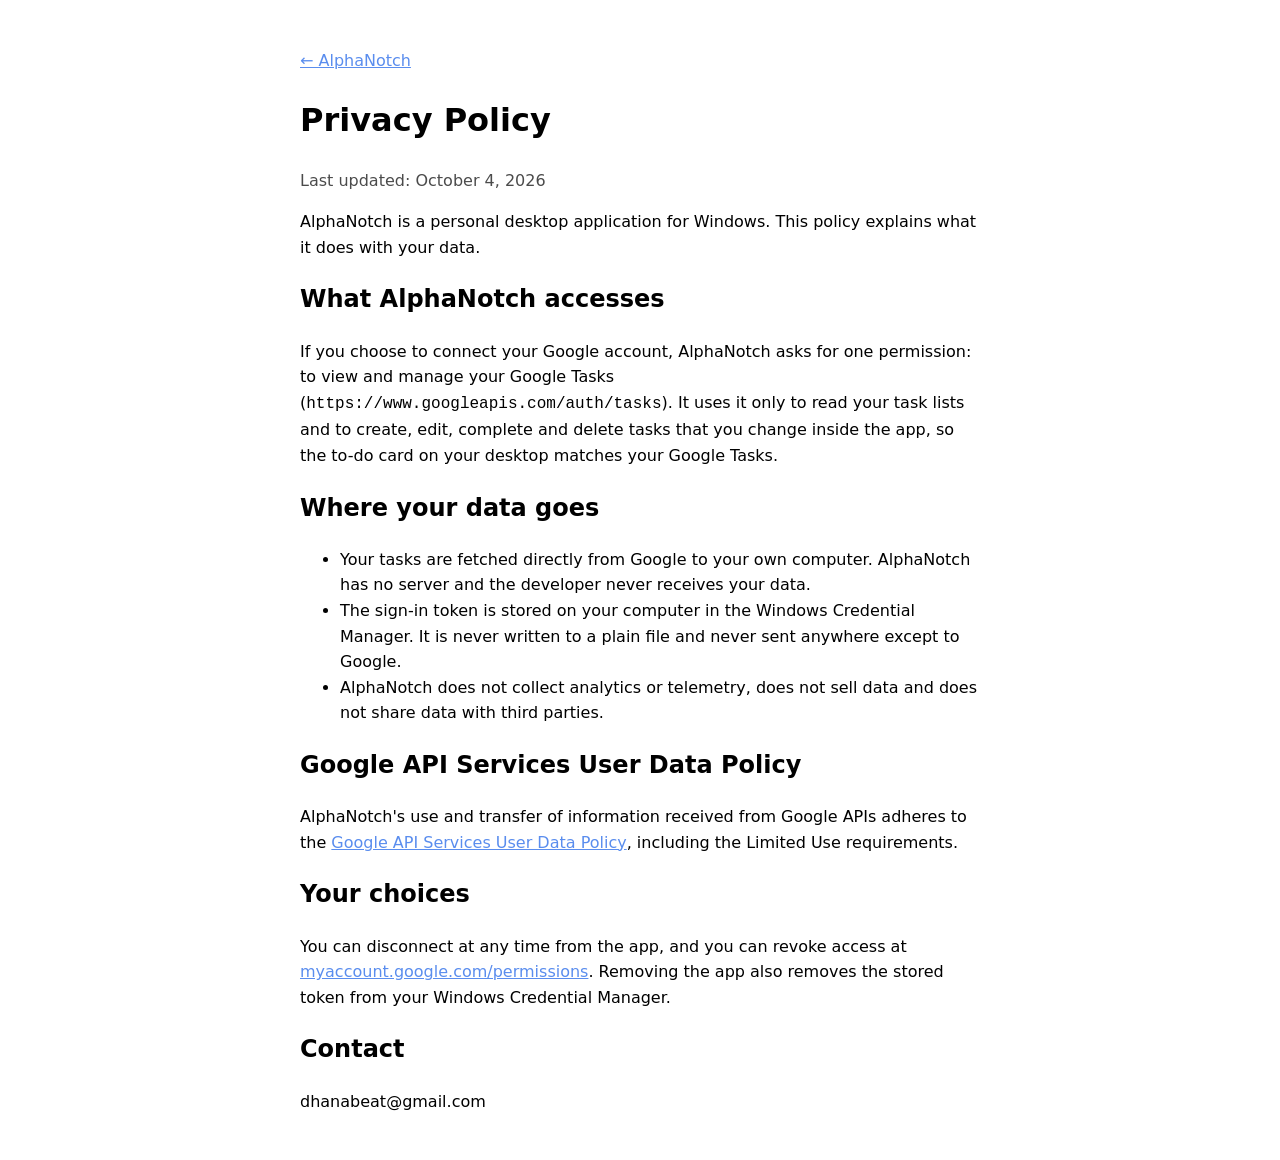
==== privacy.html @ 52b2a4eb "AlphaNotch: home, privacy policy and terms" ====
<!doctype html>
<html lang="en">
<head>
<meta charset="utf-8">
<meta name="viewport" content="width=device-width, initial-scale=1">
<title>AlphaNotch - Privacy Policy</title>
<style>
  :root { color-scheme: dark light; }
  body { font: 16px/1.6 system-ui, sans-serif; max-width: 680px; margin: 3rem auto; padding: 0 1.25rem; }
  a { color: #5a8dee; }
  .muted { opacity: .7; }
</style>
</head>
<body>
<p><a href="index.html">&larr; AlphaNotch</a></p>
<h1>Privacy Policy</h1>
<p class="muted">Last updated: October 4, 2026</p>

<p>AlphaNotch is a personal desktop application for Windows. This policy explains what it does with your data.</p>

<h2>What AlphaNotch accesses</h2>
<p>If you choose to connect your Google account, AlphaNotch asks for one permission: to view and manage your Google Tasks (<code>https://www.googleapis.com/auth/tasks</code>). It uses it only to read your task lists and to create, edit, complete and delete tasks that you change inside the app, so the to-do card on your desktop matches your Google Tasks.</p>

<h2>Where your data goes</h2>
<ul>
  <li>Your tasks are fetched directly from Google to your own computer. AlphaNotch has no server and the developer never receives your data.</li>
  <li>The sign-in token is stored on your computer in the Windows Credential Manager. It is never written to a plain file and never sent anywhere except to Google.</li>
  <li>AlphaNotch does not collect analytics or telemetry, does not sell data and does not share data with third parties.</li>
</ul>

<h2>Google API Services User Data Policy</h2>
<p>AlphaNotch's use and transfer of information received from Google APIs adheres to the <a href="https://developers.google.com/terms/api-services-user-data-policy">Google API Services User Data Policy</a>, including the Limited Use requirements.</p>

<h2>Your choices</h2>
<p>You can disconnect at any time from the app, and you can revoke access at <a href="https://myaccount.google.com/permissions">myaccount.google.com/permissions</a>. Removing the app also removes the stored token from your Windows Credential Manager.</p>

<h2>Contact</h2>
<p>dhanabeat@gmail.com</p>
</body>
</html>
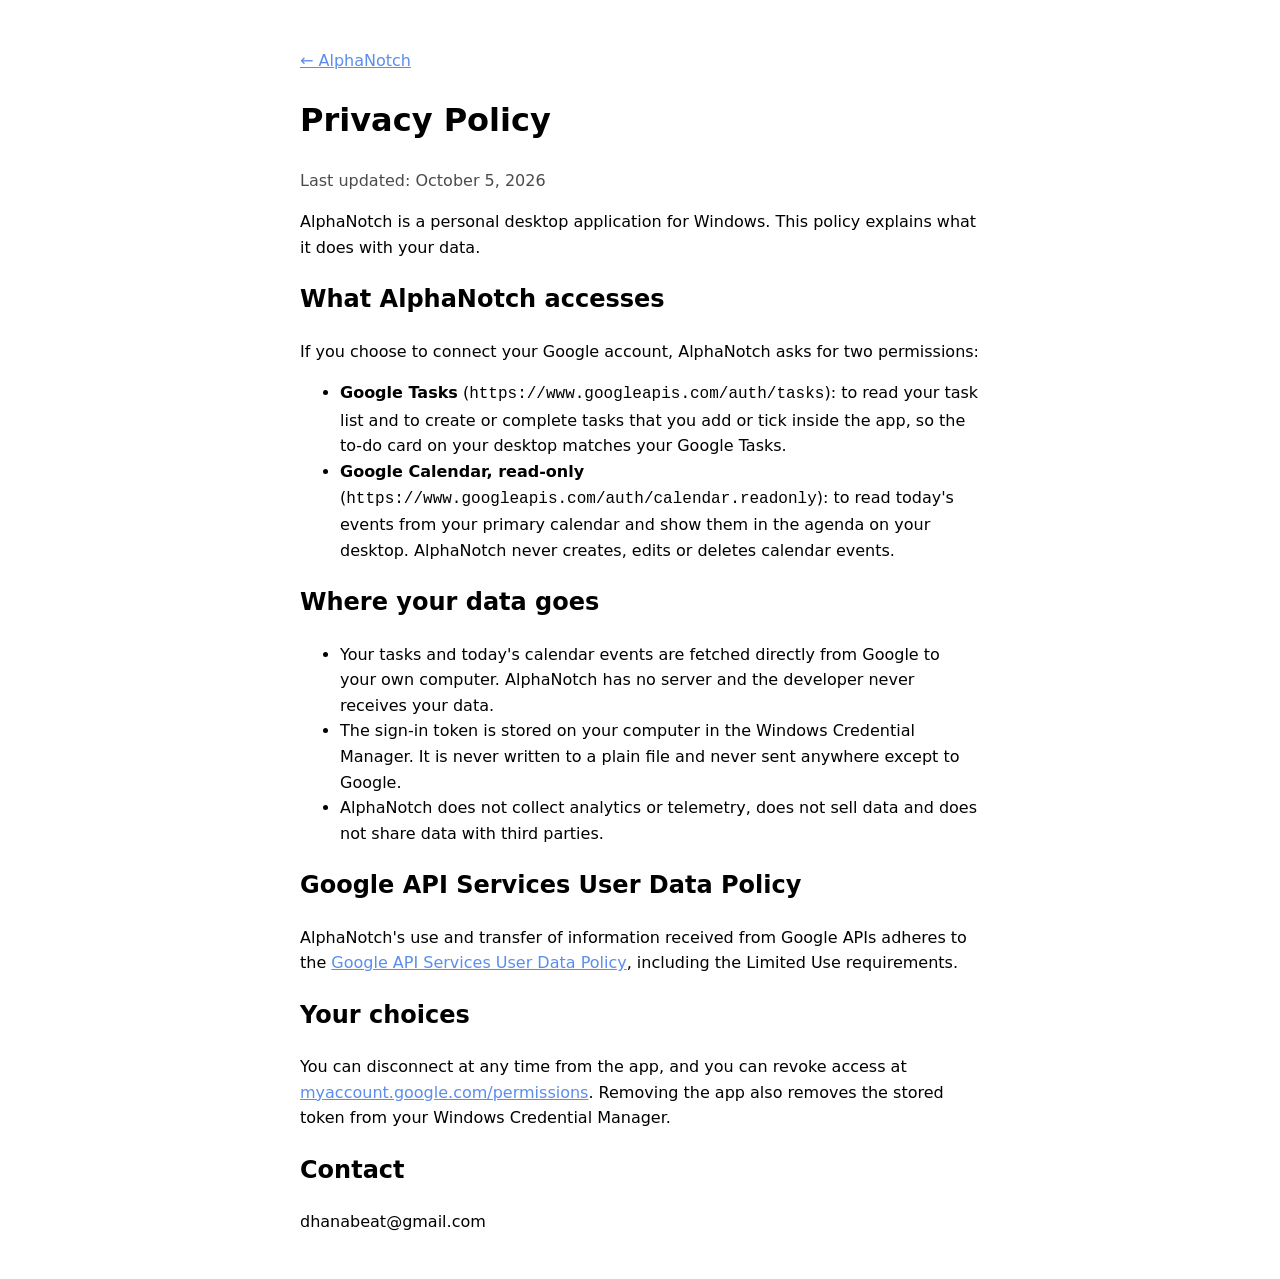
==== commit 3052c2d3: "Privacy policy: add read-only Google Calendar access" ====
--- a/privacy.html
+++ b/privacy.html
@@ -14,16 +14,20 @@
 <body>
 <p><a href="index.html">&larr; AlphaNotch</a></p>
 <h1>Privacy Policy</h1>
-<p class="muted">Last updated: October 4, 2026</p>
+<p class="muted">Last updated: October 5, 2026</p>
 
 <p>AlphaNotch is a personal desktop application for Windows. This policy explains what it does with your data.</p>
 
 <h2>What AlphaNotch accesses</h2>
-<p>If you choose to connect your Google account, AlphaNotch asks for one permission: to view and manage your Google Tasks (<code>https://www.googleapis.com/auth/tasks</code>). It uses it only to read your task lists and to create, edit, complete and delete tasks that you change inside the app, so the to-do card on your desktop matches your Google Tasks.</p>
+<p>If you choose to connect your Google account, AlphaNotch asks for two permissions:</p>
+<ul>
+  <li><strong>Google Tasks</strong> (<code>https://www.googleapis.com/auth/tasks</code>): to read your task list and to create or complete tasks that you add or tick inside the app, so the to-do card on your desktop matches your Google Tasks.</li>
+  <li><strong>Google Calendar, read-only</strong> (<code>https://www.googleapis.com/auth/calendar.readonly</code>): to read today's events from your primary calendar and show them in the agenda on your desktop. AlphaNotch never creates, edits or deletes calendar events.</li>
+</ul>
 
 <h2>Where your data goes</h2>
 <ul>
-  <li>Your tasks are fetched directly from Google to your own computer. AlphaNotch has no server and the developer never receives your data.</li>
+  <li>Your tasks and today's calendar events are fetched directly from Google to your own computer. AlphaNotch has no server and the developer never receives your data.</li>
   <li>The sign-in token is stored on your computer in the Windows Credential Manager. It is never written to a plain file and never sent anywhere except to Google.</li>
   <li>AlphaNotch does not collect analytics or telemetry, does not sell data and does not share data with third parties.</li>
 </ul>
